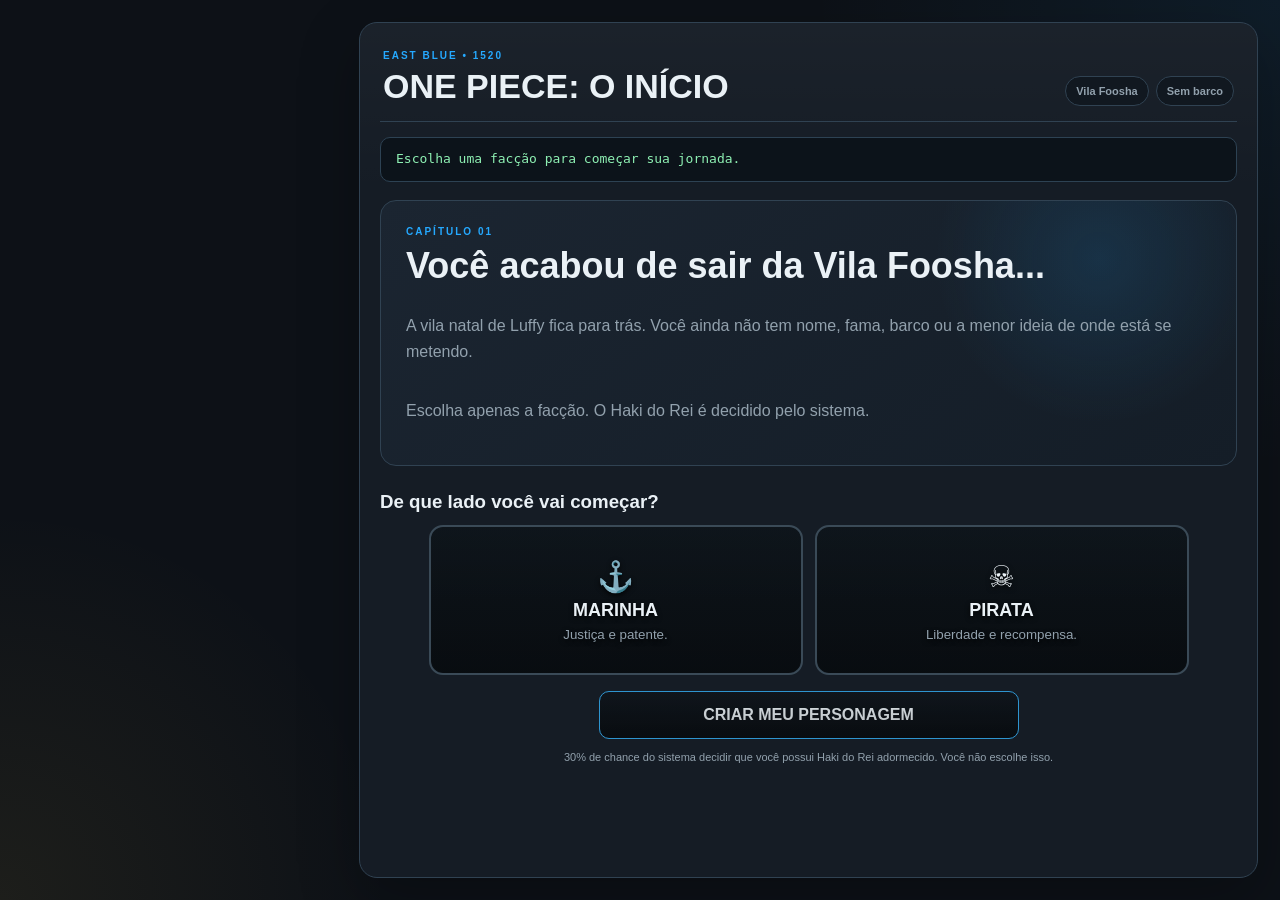
==== op_rpg_v11.html @ 79887233 "Add files via upload" ====
<!DOCTYPE html>
<html lang="pt-BR">
<head>
    <meta charset="UTF-8">
    <meta name="viewport" content="width=device-width, initial-scale=1.0">
    <title>One Piece RPG V11</title>
    <!--
      MAPA RÁPIDO DO HTML: #left-panel é o cartaz/ficha do jogador; #right-panel contém as telas.
      As telas principais são #tela-ilha, #tela-aliados, #tela-estilos e #tela-combate.
      IMAGENS DOS BOTÕES: troque o URL dentro de data-img="..." no botão desejado.
      Imagens do mapa das ilhas: edite IMAGENS_ILHAS no começo de tesouro_V11.js.
      Retratos de estilos, bosses e aliados também são definidos em tesouro_V11.js. Para trocar TODAS as frutas, procure IMAGENS_FRUTAS no mesmo JS.
    -->
    <!-- PERSONALIZAR IMAGENS:
         • Imagens dos botões: troque o URL de data-img="..." no botão.
         • Cartões com <img src="..."> (ex.: barcos): troque o src também.
         • Fotos de bosses, estilos, formas, frutas e aliados: procure os mapas
           IMAGENS_BOSSES, IMAGENS_ESTILOS, IMAGENS_FORMAS_ESTILO,
           IMAGENS_FRUTAS e IMAGENS_ALIADOS em tesouro_V11.js.
         • Foto do personagem: imagensPorPerfil em tesouro_V11.js.
         • Imagens das ilhas do mapa: IMAGENS_ILHAS no começo de tesouro_V11.js.
         • Cole uma URL direta ou um caminho relativo, como imagens/ilhas/foosha.png.
    -->
    <link rel="stylesheet" href="kingofpirates_V11.css">
</head>
<body>
    <div class="app-shell">
        <aside id="left-panel">
            <div class="cartaz-wanted" id="cartaz">
                <div class="wanted-top">MARINHA • GOVERNO MUNDIAL</div>
                <h1>WANTED</h1>
                <div class="wanted-photo-wrap">
                    <img id="img-personagem" src="" alt="Retrato do personagem">
                </div>
                <h2 id="nome-pirata">NOVATO</h2>
                <p class="wanted-sub" id="titulo-pirata">Ainda sem uma história para contar</p>

                <div class="wanted-info">
                    <div><b>Facção</b><span id="faccao-pirata">---</span></div>
                    <div><b>Raça</b><span id="raca-pirata">---</span></div>
                    <div><b>Gênero</b><span id="genero-pirata">---</span></div>
                    <div><b>Estilo</b><span id="estilo-pirata">Nenhum</span></div>
                    <div><b>Akuma no Mi</b><span id="fruta-pirata">Nenhuma</span></div>
                </div>

                <img id="img-fruta-perfil" class="fruit-profile" src="" alt="Akuma no Mi" hidden>

                <div class="haki-box">
                    <div><span>OBS.</span><strong id="haki-obs">0/30</strong></div>
                    <div><span>ARM.</span><strong id="haki-arm">0/30</strong></div>
                    <div><span>REI</span><strong id="haki-rei">Não possui</strong></div>
                </div>

                <div class="power-line">
                    <span>PODER</span>
                    <strong id="poder-jogador-poster">10</strong>
                </div>

                <div class="bounty-line">
                    <small>DEAD OR ALIVE</small>
                    <span>B$ <strong id="recompensa-pirata">0</strong></span>
                </div>
            </div>
        </aside>

        <main id="right-panel">
            <header class="game-header">
                <div>
                    <span class="eyebrow">EAST BLUE • 1520</span>
                    <h1>ONE PIECE: O INÍCIO</h1>
                </div>
                <div class="header-status">
                    <span id="status-ilha">Vila Foosha</span>
                    <span id="status-barco">Sem barco</span>
                </div>
            </header>

            <div id="log-eventos" role="status">Escolha uma facção para começar sua jornada.</div>

            <!-- TELA 0: CRIAÇÃO -->
            <section id="tela-criacao" class="tela-ativa">
                <div class="story-card opening-card">
                    <span class="chapter">CAPÍTULO 01</span>
                    <h2>Você acabou de sair da Vila Foosha...</h2>
                    <p>
                        A vila natal de Luffy fica para trás. Você ainda não tem nome, fama,
                        barco ou a menor ideia de onde está se metendo.
                    </p>
                    <p class="muted">Escolha apenas a facção. O Haki do Rei é decidido pelo sistema.</p>
                </div>

                <h3 class="section-title">De que lado você vai começar?</h3>
                <div class="faccao-grid">
                    <button class="faccao-btn" id="btn-marinha" data-img="https://thumb.wikimedia.org/wikipedia/commons/thumb/a/aa/One_Piece_Marines_flag.svg/1280px-One_Piece_Marines_flag.svg.png?utm_source=commons.wikimedia.org&utm_campaign=index&utm_content=thumbnail" onclick="escolherFaccao('Marinha')">
                        <span class="choice-icon">⚓</span>
                        <b>MARINHA</b>
                        <small>Justiça e patente.</small>
                    </button>
                    <button class="faccao-btn" id="btn-pirata" data-img="https://p.kindpng.com/picc/s/483-4832333_jolly-roger-png-photos-one-piece-logo-transparent.png" onclick="escolherFaccao('Pirata')">
                        <span class="choice-icon">☠</span>
                        <b>PIRATA</b>
                        <small>Liberdade e recompensa.</small>
                    </button>
                </div>

                <button class="btn-acao btn-primary large-action" data-img="https://media.tenor.com/4OYd5OlYR9wAAAAM/gamba-xqc.gif" onclick="criarPersonagem()">CRIAR MEU PERSONAGEM</button>
                <p class="small-note">30% de chance do sistema decidir que você possui Haki do Rei adormecido. Você não escolhe isso.</p>
            </section>

            <!-- TELA 1: FOOSHA / BARCO -->
            <section id="tela-barco" class="tela-oculta">
                <div class="story-card">
                    <span class="chapter">VILA FOOSHA</span>
                    <h2>Você precisa de um barco.</h2>
                    <p id="texto-inicio-ilha">
                        A aventura começa oficialmente agora. O problema é a pequena parte chamada “ter uma embarcação”.
                    </p>
                </div>

                <div class="button-row" style="margin-top: 18px;">
                    <button class="btn-acao" data-img="https://static.wikia.nocookie.net/onepiece/images/c/cf/Foosha_Village_Infobox.png/revision/latest?cb=20210903212140&path-prefix=pt" onclick="carregarTelaDaIlha()">EXPLORAR VILA FOOSHA / PROCURAR FRUTA</button>
                </div>

                <div class="opcoes-barco" id="opcoes-pirata">
                    <button class="boat-card" data-img="https://kanto.legiaodosherois.com.br/w760-h398-cfill/wp-content/uploads/2023/10/legiao_dRxFEpugLbjJ.jpg.webp" onclick="roubarBarco()">
                        <img src="https://kanto.legiaodosherois.com.br/w760-h398-cfill/wp-content/uploads/2023/10/legiao_dRxFEpugLbjJ.jpg.webp" alt="Barco para roubar">
                        <span>Roubar um barco</span>
                        <small>50% de chance • 1 tentativa</small>
                    </button>
                    <button class="boat-card" data-img="https://encrypted-tbn2.gstatic.com/images?q=tbn:ANd9GcQh_jUMXP98-rMRALKmtUDpaYkOyWDDwzWeHOPj8gxZAv1hyoYr" onclick="comprarBarco()">
                        <img src="https://encrypted-tbn2.gstatic.com/images?q=tbn:ANd9GcQh_jUMXP98-rMRALKmtUDpaYkOyWDDwzWeHOPj8gxZAv1hyoYr" alt="Barco barato">
                        <span>Comprar uma velharia</span>
                        <small>Sem falha. Só sem luxo.</small>
                    </button>
                </div>

                <div class="opcoes-barco" id="opcoes-marinha" hidden>
                    <button class="boat-card" data-img="https://i.pinimg.com/736x/04/ae/3d/04ae3d02080b78efbfd061dcbd22d574.jpg" onclick="receberNavioMarinha()">
                        <img src="https://i.pinimg.com/736x/04/ae/3d/04ae3d02080b78efbfd061dcbd22d574.jpg" alt="Navio da Marinha">
                        <span>Apresentar-se à base</span>
                        <small>Você é da Marinha. Roubar barco aqui não existe.</small>
                    </button>
                </div>

                <div class="opcoes-barco" id="opcoes-tenryuubito" hidden>
                    <button class="boat-card gold-card" data-img="https://static.wikia.nocookie.net/onepiece/images/a/ae/Jalmack%27s_Ship.png/revision/latest?cb=20240727174107&path-prefix=pt" onclick="chamarNavioGoverno()">
                        <img src="https://static.wikia.nocookie.net/onepiece/images/a/ae/Jalmack%27s_Ship.png/revision/latest?cb=20240727174107&path-prefix=pt" alt="Navio do Governo Mundial">
                        <span>Chamar navio do Governo Mundial</span>
                        <small>Privilegio nível absurdo.</small>
                    </button>
                </div>
            </section>

            <!-- TELA 2: MAPA -->
            <section id="tela-mapa" class="tela-oculta">
                <div class="story-card">
                    <span class="chapter">MAPA DE NAVEGAÇÃO</span>
                    <h2>As ilhas que você já pisou ficam conhecidas.</h2>
                    <p>As próximas ilhas são <strong>????</strong> até você realmente chegar nelas.</p>
                </div>
                <div id="rota-ilhas" class="map-route"></div>
                <div class="button-row map-controls">
                    <button class="btn-acao btn-primary" id="btn-proxima-ilha" data-img="https://encrypted-tbn0.gstatic.com/images?q=tbn:ANd9GcSJwQKWrKrswDx6l1ZMgmrQFZAPPPtgO4eI2Kk-jUjb5A&s" onclick="irParaProximaIlha()">SEGUIR A ROTA</button>
                    <button class="btn-acao" data-img="https://encrypted-tbn0.gstatic.com/images?q=tbn:ANd9GcTrgz5_4DnDmjam_gPFPe4FGNKj3YNSUslSw_J8qDyHqWexgc4p7UtAXLM&s=10" onclick="voltarParaIlhaAtual()">VOLTAR À ILHA ATUAL</button>
                    <button class="btn-acao" id="btn-voltar-barco" data-img="https://encrypted-tbn0.gstatic.com/images?q=tbn:ANd9GcTrgz5_4DnDmjam_gPFPe4FGNKj3YNSUslSw_J8qDyHqWexgc4p7UtAXLM&s=10" onclick="voltarParaEscolhaDeBarco()">VOLTAR À ESCOLHA DE BARCO</button>
                </div>
            </section>

            <!-- TELA 3: ILHA -->
            <section id="tela-ilha" class="tela-oculta">
                <div class="island-banner">
                    <div>
                        <span class="chapter">LOCAL ATUAL</span>
                        <h2 id="nome-ilha-atual">Vila Foosha</h2>
                        <p id="descricao-ilha">A história ainda está começando.</p>
                    </div>
                    <div class="island-count">
                        <span>BUSCAS DE AKUMA NO MI</span>
                        <strong><span id="count-fruta">0</span>/2</strong>
                    </div>
                </div>

                <div class="action-grid">
                    <button class="action-card" data-img="https://criticalhits.com.br/wp-content/uploads/2024/10/d3978-17292317819748-1920-1280x681.webp" onclick="procurarFruta()">
                        <span class="action-icon">🍈</span>
                        <b>PROCURAR AKUMA NO MI</b>
                        <small>2 buscas por ilha • todas as frutas no sorteio</small>
                    </button>
                    <button class="action-card" data-img="https://www.loskatchorros.com.br/forum/uploads/monthly_2020_03/123266071_zorotreino.gif.483b1f6795f39e5a48014916e9434746.gif" onclick="procurarEstilo()">
                        <span class="action-icon">⚔</span>
                        <b>PROCURAR MESTRE</b>
                        <small>Escolha aceitar ou recusar o estilo</small>
                    </button>
                    <button class="action-card" id="btn-treino-obs" data-img="https://media1.tenor.com/m/R85XR6QhaVQAAAAd/treino-luffy.gif" onclick="abrirMinigame('obs')">
                        <span class="action-icon">👁</span>
                        <b>TREINAR OBSERVAÇÃO</b>
                        <small>Uma conclusão por ilha</small>
                    </button>
                    <button class="action-card" id="btn-treino-arm" data-img="https://c.tenor.com/7_lj90cCzDkAAAAd/tenor.gif" onclick="abrirMinigame('arm')">
                        <span class="action-icon">✊</span>
                        <b>TREINAR ARMAMENTO</b>
                        <small>Uma conclusão por ilha</small>
                    </button>
                    <button class="action-card" data-img="https://media.tenor.com/LpVUVlRoZ5UAAAAM/aushesh-apa2.gif" onclick="abrirAliados()">
                        <span class="action-icon">👥</span>
                        <b>ALIADOS / TRIPULAÇÃO</b>
                        <small>Recrutar e oferecer frutas</small>
                    </button>
                    <button class="action-card" data-img="https://sm.ign.com/ign_br/screenshot/default/nami-zoro-one-piece_gckc.png" onclick="abrirCatalogoEstilos('equipar')">
                        <span class="action-icon">⚔️</span>
                        <b>MEUS ESTILOS</b>
                        <small>Ver maestria, despertares e equipar só um</small>
                    </button>
                </div>

                <div class="split-actions">
                    <div class="mini-card">
                        <span class="mini-label">DESAFIO</span>
                        <button class="btn-acao btn-primary" id="btn-boss-ilha" data-img="https://static.wikia.nocookie.net/world-of-warriors/images/1/1b/BOSS_FIGHT%21.png/revision/latest?cb=20180408104052" onclick="iniciarBoss()">ENFRENTAR</button>
                    </div>
                    <div class="mini-card">
                        <span class="mini-label">NAVEGAÇÃO</span>
                        <button class="btn-acao" data-img="https://www.shutterstock.com/image-vector/pixelated-location-pin-icon-set-260nw-2668866845.jpg" onclick="mudarTela('tela-mapa')">VOLTAR AO MAPA</button>
                    </div>
                </div>

                <div class="story-card progression-note">
                    <p id="texto-progressao-ilha">Explore a ilha, lute e siga a rota.</p>
                </div>
            </section>

            <!-- TELA 4: EVENTOS -->
            <section id="tela-evento" class="tela-oculta">
                <div class="event-card">
                    <span class="chapter" id="titulo-evento">EVENTO</span>
                    <img id="img-evento" class="event-image" src="" alt="Imagem do evento">
                    <h2 id="nome-evento">Aconteceu alguma coisa...</h2>
                    <p id="desc-evento"></p>
                    <div id="botoes-evento" class="button-row"></div>
                </div>
            </section>

            <!-- TELA 5: MINIGAME -->
            <section id="tela-minigame" class="tela-oculta">
                <div class="training-card">
                    <span class="chapter">TREINAMENTO</span>
                    <h2 id="titulo-minigame">Haki</h2>
                    <p id="instrucao-minigame"></p>
                    <div id="timer-minigame" class="training-timer" hidden>5</div>

                    <div id="nota-treino" class="training-score" hidden></div>

                    <div id="obs-minigame" hidden>
                        <div class="crosshair-stage" id="obs-stage">
                            <div class="obs-target" id="obs-target"><span>ALVO</span></div>
                            <div class="mc-crosshair" id="obs-crosshair"></div>
                        </div>
                        <div class="training-tip">ESPAÇO ou AÇÃO quando a mira estiver sobre o alvo.</div>
                    </div>

                    <div id="arm-minigame" hidden>
                        <div class="heavy-stage">
                            <div class="heavy-zone" id="arm-zone"></div>
                            <div class="heavy-needle" id="arm-needle"></div>
                        </div>
                        <div class="heavy-meter-labels"><span>0</span><span>FORÇA</span><span>100</span></div>
                        <div class="training-tip">SEGURE ESPAÇO / AÇÃO para empurrar a agulha pesada. Solte na zona verde.</div>
                    </div>

                    <div class="button-row training-controls">
                        <button class="btn-acao btn-primary" id="btn-acao-minigame" data-img="https://encrypted-tbn0.gstatic.com/images?q=tbn:ANd9GcREpJt2JsawOUUzGRRfHheIW3I-E7JnLbucIxQBxy4xZ-tOESPDaHbaSx_M&s=10" >AÇÃO</button>
                        <button class="btn-acao" id="btn-tentar-novamente" data-img="https://encrypted-tbn0.gstatic.com/images?q=tbn:ANd9GcQv7UmSRsAUG7Pji3OLNLJEJy-QyIfXBSUq-FyffOUq1W04S9GrlxELKqU&s=10" onclick="recomecarMinigame()" hidden>TENTAR NOVAMENTE</button>
                        <button class="btn-acao" data-img="https://encrypted-tbn0.gstatic.com/images?q=tbn:ANd9GcSzJPwZApbjEYIkbaN4aKoB6dzRJnl0VrUBOvk7rVLwJw&s=10" onclick="fecharMinigame()">VOLTAR</button>
                    </div>
                </div>
            </section>

            <!-- TELA 6: ALIADOS -->
            <section id="tela-aliados" class="tela-oculta">
                <div class="story-card">
                    <span class="chapter">TRIPULAÇÃO</span>
                    <h2>Quem está no seu barco?</h2>
                    <p>Cada aliado pode atacar em batalhas onde isso for permitido.</p>
                </div>

                <div class="ally-toolbar">
                    <button class="btn-acao btn-primary" id="btn-procurar-aliado" data-img="https://i.pinimg.com/1200x/6b/76/57/6b76577d641a7f1e9700016072a51344.jpg" onclick="procurarAliado()">PROCURAR ALIADO</button>
                    <button class="btn-acao" id="btn-abrir-bau-frutas" data-img="https://s.aficionados.com.br/imagens/devil-fruit-01_cke.jpg" onclick="abrirBauFrutas()">BAÚ DE FRUTAS</button>
                    <span id="contador-tripulacao">Tripulação: 0</span>
                </div>

                <div id="lista-aliados" class="ally-list"></div>
                <!-- PAINEL DE ESCOLHA DE ESTILO DO ALIADO: tesouro_V11.js monta aqui os estilos que o jogador já aprendeu. -->
                <div id="painel-seletor-estilos-aliado" class="v8-style-offer-panel" hidden></div>
                <div id="lista-inventario-frutas" class="fruit-inventory" hidden></div>
                <div id="painel-bau-frutas" class="v7-boat-inventory" hidden></div>

                <button class="btn-acao" data-img="https://encrypted-tbn0.gstatic.com/images?q=tbn:ANd9GcTrgz5_4DnDmjam_gPFPe4FGNKj3YNSUslSw_J8qDyHqWexgc4p7UtAXLM&s=10" onclick="mudarTela('tela-ilha')">VOLTAR PARA ILHA</button>
            </section>

            <!-- TELA 6.5: MEUS ESTILOS / MESTRES / ENSINAR ESTILOS -->
            <section id="tela-estilos" class="tela-oculta">
                <div class="story-card">
                    <span class="chapter">ESTILOS DE LUTA</span>
                    <h2>Aprenda vários estilos, equipe só um por vez.</h2>
                    <p>Maestria fica salva separadamente em cada estilo. Ganhar um boss dá +1 de maestria ao estilo equipado no momento da vitória.</p>
                    <label class="v7-search-label" for="filtro-estilos-jogador">Pesquisar estilo pelo nome</label>
                    <input id="filtro-estilos-jogador" class="v7-search-input" type="search" placeholder="Ex.: Santoryu, Perna Negra, Rokushiki..." oninput="renderizarCatalogoEstilos()">
                </div>
                <div id="catalogo-estilos-jogador" class="v7-style-catalog"></div>
                <div class="button-row">
                    <button class="btn-acao" data-img="https://encrypted-tbn0.gstatic.com/images?q=tbn:ANd9GcTrgz5_4DnDmjam_gPFPe4FGNKj3YNSUslSw_J8qDyHqWexgc4p7UtAXLM&s=10" onclick="voltarDoCatalogoEstilos()">VOLTAR</button>
                </div>
            </section>

            <!-- TELA 7: COMBATE -->
            <section id="tela-combate" class="tela-oculta">
                <div class="battle-head">
                    <span class="chapter">BATALHA</span>
                    <div class="boss-portrait-wrap">
                        <img id="img-boss-combate" src="" alt="Foto do boss">
                    </div>
                    <h2><span id="nome-boss">BOSS</span></h2>
                    <p>Poder do jogador: <strong id="poder-combate-jogador">0</strong> • Poder do inimigo: <strong id="poder-combate-boss">0</strong></p>
                    <p class="combat-advanced-stats">DANO: <strong id="dano-combate-jogador">0</strong> • REDUÇÃO DE DANO: <strong id="reducao-combate-jogador">0%</strong></p>
                </div>

                <div class="battle-status">
                    <div class="fighter-panel player-panel">
                        <div class="fighter-title">VOCÊ</div>
                        <div class="hp-number"><span id="hp-jogador">120</span> / <span id="hp-max-jogador">120</span></div>
                        <div class="hp-bar"><span id="barra-hp-jogador"></span></div>
                    </div>
                    <div class="vs">VS</div>
                    <div class="fighter-panel boss-panel">
                        <div class="fighter-title" id="nome-boss-status">BOSS</div>
                        <div class="hp-number"><span id="hp-boss">0</span> / <span id="hp-boss-max">0</span></div>
                        <div class="hp-bar boss-bar"><span id="barra-hp-boss"></span></div>
                    </div>
                </div>

                <div class="combat-haki"> 
                    <button id="btn-buff-arm" class="btn-haki-toggle" data-img="https://static.wikia.nocookie.net/infinitas-guerras/images/f/f1/Haki.gif/revision/latest/scale-to-width-down/285?cb=20161105193623&path-prefix=pt-br" onclick="toggleHakiArmamento()">
                        <span>✊ ARMAMENTO</span>
                        <small>DESLIGADO • Fortalece seus golpes</small>
                    </button>
                    <button id="btn-buff-obs" class="btn-haki-toggle" data-img="https://media.tenor.com/M5rWLxu-jOUAAAAM/katakuri-whole.gif" onclick="toggleHakiObservacao()">
                        <span>👁 OBSERVAÇÃO</span>
                        <small>DESLIGADO • Aumenta sua esquiva</small>
                    </button>
                    <button id="btn-buff-rei" class="btn-haki-toggle" data-img="https://c.tenor.com/6VPFIB-QgG8AAAAd/tenor.gif" onclick="toggleHakiRei()" hidden>
                        <span>👑 HAKI DO REI</span>
                        <small>DESLIGADO • Pressão do conquistador</small>
                    </button>
                    <button id="btn-revestir-rei" class="btn-haki-toggle" data-img="https://www.reddit.com/media?url=https%3A%2F%2Fi.redd.it%2F6oi9ev1qxvh91.gif" onclick="toggleRevestimentoRei()" hidden>
                        <span>👑⚡ REVESTIR GOLPES</span>
                        <small>Disponível somente contra Kaido</small>
                    </button>
                </div>

                <div id="log-batalha" class="battle-log">O inimigo observa você. Faça seu movimento.</div>

                <div class="attack-section">
                    <div class="attack-group-title">ATAQUES</div>
                    <div id="painel-ataques" class="attack-grid"></div>
                </div>

                <div id="painel-aliados-batalha" class="battle-allies" hidden>
                    <div class="attack-group-title">ATAQUES DOS ALIADOS</div>
                    <div id="lista-ataques-aliados" class="attack-grid"></div>
                </div>

                <div class="button-row">
                    <button class="btn-acao" id="btn-sair-batalha" data-img="https://placehold.co/120x90/2e3d4e/ffffff?text=SAIR" onclick="sairDaBatalha()">VOLTAR PARA ILHA</button>
                    <button class="btn-acao btn-danger" id="btn-reiniciar-batalha" data-img="https://placehold.co/120x90/5b1d25/ffffff?text=RESET" onclick="reiniciarJornada()" hidden>REINICIAR JORNADA</button>
                </div>
            </section>

            <!-- GAME OVER -->
            <section id="tela-gameover" class="tela-oculta">
                <div class="gameover-card">
                    <div class="gameover-skull">☠</div>
                    <h2>FIM DE JOGO</h2>
                    <p id="texto-gameover">Sua jornada acabou.</p>
                    <button class="btn-acao btn-danger" data-img="https://png.pngtree.com/png-clipart/20210311/original/pngtree-game-over-screen-design-pink-with-try-again-button-png-image_6006361.jpg" onclick="reiniciarJornada()">RECOMEÇAR DO ZERO</button>
                </div>
            </section>

            <!-- TELA NAVEGAÇÃO -->
            <section id="tela-navegacao" class="tela-oculta">
                <div class="sailing-card">
                    <div class="wave-loader"><span></span><span></span><span></span></div>
                    <h2 id="texto-navegando">NAVEGANDO</h2>
                    <p id="subtexto-navegando">O mar está decidindo se hoje você vai ter paz.</p>
                </div>
            </section>

            <!-- EVENTO NO MAR / TRAVESSIA ESPECIAL -->
            <section id="tela-evento-mar" class="tela-oculta">
                <div class="event-card sea-event">
                    <span class="chapter">TRAVESSIA</span>
                    <div id="imagem-evento-mar" class="sea-monster">🌊</div>
                    <h2 id="titulo-evento-mar">EVENTO NO MAR</h2>
                    <p id="desc-evento-mar"></p>
                    <div id="acoes-evento-mar" class="button-row"></div>
                </div>
            </section>
        </main>
    </div>

    <script src="tesouro_V11.js"></script>
</body>
</html>
---- kingofpirates_V11.css ----
/*
  GUIA DE PERSONALIZAÇÃO DO VISUAL:
  Este arquivo controla cores, tamanhos, espaçamento e aparência dos componentes.
  Ele NÃO é o lugar principal para trocar fotos. Para fotos das frutas, edite
  IMAGENS_FRUTAS em tesouro_V8.js. Para imagens dos botões do HTML, edite data-img
  no elemento correspondente em op_rpg_v8.html. Para imagens de estilos/bosses,
  procure os comentários FOTOS/IMAGENS no tesouro_V8.js.
*/

:root {
    --bg: #0d1117;
    --panel: #151c25;
    --panel-2: #1b2531;
    --panel-3: #111820;
    --line: #304252;
    --text: #eaf1f6;
    --muted: #92a1ad;
    --blue: #25a9ff;
    --blue-dark: #0e4f75;
    --gold: #f2c94c;
    --green: #48e58b;
    --red: #ff4d5e;
    --paper: #e3c98f;
    --ink: #2a2118;
}

* {
    box-sizing: border-box;
}

html,
body {
    margin: 0;
    min-height: 100%;
}

body {
    background:
        radial-gradient(circle at top right, rgba(37, 169, 255, 0.08), transparent 30%),
        radial-gradient(circle at bottom left, rgba(242, 201, 76, 0.07), transparent 25%),
        var(--bg);
    color: var(--text);
    font-family: "Segoe UI", Tahoma, Geneva, Verdana, sans-serif;
}

button {
    font: inherit;
}

.app-shell {
    width: min(1480px, 100%);
    margin: 0 auto;
    padding: 22px;
    display: grid;
    grid-template-columns: 315px minmax(0, 1fr);
    gap: 22px;
    min-height: 100vh;
}

#left-panel {
    position: sticky;
    top: 22px;
    align-self: start;
}

.cartaz-wanted {
    position: relative;
    overflow: hidden;
    background:
        radial-gradient(circle at 18% 10%, rgba(255,255,255,.22), transparent 18%),
        linear-gradient(135deg, rgba(255,255,255,.13), transparent 28%),
        var(--paper);
    color: var(--ink);
    padding: 16px 18px 20px;
    border: 4px solid #2a2118;
    box-shadow: 10px 14px 35px rgba(0,0,0,.38);
    transform: rotate(-0.35deg);
}

.cartaz-wanted::after {
    content: "";
    position: absolute;
    inset: 0;
    pointer-events: none;
    background-image: radial-gradient(rgba(42,33,24,.15) .7px, transparent .7px);
    background-size: 5px 5px;
    opacity: .25;
}

.wanted-top,
.cartaz-wanted h1,
.cartaz-wanted h2,
.cartaz-wanted p,
.wanted-info,
.fruit-profile,
.haki-box,
.power-line,
.bounty-line,
.wanted-photo-wrap {
    position: relative;
    z-index: 1;
}

.wanted-top {
    font-size: 8px;
    font-weight: 900;
    letter-spacing: 1.6px;
    text-align: center;
}

.cartaz-wanted h1 {
    margin: 4px 0 8px;
    text-align: center;
    font-family: Georgia, "Times New Roman", serif;
    font-size: 43px;
    letter-spacing: 3px;
}

.wanted-photo-wrap {
    padding: 5px;
    background: rgba(42,33,24,.12);
    border: 2px solid #2a2118;
}

#img-personagem {
    display: block;
    width: 100%;
    height: 195px;
    object-fit: cover;
    background: #8b7650;
}

.cartaz-wanted h2 {
    margin: 10px 0 0;
    text-align: center;
    font-family: Georgia, "Times New Roman", serif;
    font-size: 24px;
}

.wanted-sub {
    margin: 2px 0 12px;
    text-align: center;
    font-size: 11px;
    font-weight: 700;
    opacity: .75;
}

.wanted-info {
    display: grid;
    gap: 7px;
    border-top: 2px dashed rgba(42,33,24,.55);
    border-bottom: 2px dashed rgba(42,33,24,.55);
    padding: 10px 0;
    font-size: 12px;
}

.wanted-info div {
    display: flex;
    justify-content: space-between;
    gap: 10px;
}

.wanted-info span {
    text-align: right;
    font-weight: 800;
}

.fruit-profile {
    display: block;
    width: 74px;
    height: 74px;
    margin: 11px auto 3px;
    object-fit: cover;
    border: 2px solid #2a2118;
    border-radius: 10px;
}

.haki-box {
    display: grid;
    grid-template-columns: repeat(3, 1fr);
    gap: 6px;
    margin-top: 11px;
}

.haki-box div {
    padding: 7px 4px;
    background: rgba(255,255,255,.16);
    border: 1px solid rgba(42,33,24,.35);
    text-align: center;
    border-radius: 5px;
}

.haki-box span,
.power-line span,
.bounty-line small {
    display: block;
    font-size: 8px;
    letter-spacing: 1px;
    font-weight: 900;
}

.haki-box strong {
    display: block;
    margin-top: 3px;
    font-size: 12px;
}

.power-line {
    display: flex;
    justify-content: space-between;
    align-items: center;
    margin-top: 11px;
    font-size: 16px;
}

.power-line strong {
    font-size: 22px;
}

.bounty-line {
    border-top: 3px solid #2a2118;
    margin-top: 10px;
    padding-top: 9px;
    text-align: center;
}

.bounty-line span {
    display: block;
    margin-top: 2px;
    font-family: Georgia, "Times New Roman", serif;
    font-size: 26px;
    font-weight: 900;
}

#right-panel {
    min-width: 0;
    padding: 18px 20px 40px;
    background: linear-gradient(180deg, rgba(255,255,255,.028), transparent 20%), var(--panel);
    border: 1px solid var(--line);
    border-radius: 18px;
    box-shadow: 0 20px 60px rgba(0,0,0,.25);
}

.game-header {
    display: flex;
    align-items: flex-end;
    justify-content: space-between;
    gap: 18px;
    padding: 4px 3px 15px;
    border-bottom: 1px solid var(--line);
}

.eyebrow,
.chapter {
    display: inline-block;
    color: var(--blue);
    font-size: 10px;
    font-weight: 900;
    letter-spacing: 2px;
    text-transform: uppercase;
}

.game-header h1 {
    margin: 4px 0 0;
    font-size: clamp(23px, 3vw, 34px);
}

.header-status {
    display: flex;
    flex-wrap: wrap;
    justify-content: flex-end;
    gap: 7px;
}

.header-status span {
    padding: 8px 10px;
    border: 1px solid var(--line);
    border-radius: 999px;
    background: var(--panel-3);
    color: var(--muted);
    font-size: 11px;
    font-weight: 800;
}

#log-eventos {
    margin: 15px 0 18px;
    padding: 12px 15px;
    min-height: 44px;
    border: 1px solid #2d4253;
    border-radius: 10px;
    background: #0c131a;
    color: #8ef0b3;
    font-family: Consolas, Monaco, monospace;
    font-size: 13px;
    line-height: 1.45;
}

.tela-oculta {
    display: none !important;
}

.tela-ativa {
    display: block;
    animation: fadeIn .25s ease;
}

@keyframes fadeIn {
    from { opacity: 0; transform: translateY(5px); }
    to { opacity: 1; transform: translateY(0); }
}

.story-card,
.training-card,
.event-card,
.sailing-card,
.gameover-card {
    padding: 25px;
    background: linear-gradient(145deg, var(--panel-2), #15202a);
    border: 1px solid var(--line);
    border-radius: 16px;
}

.story-card h2,
.event-card h2,
.training-card h2,
.gameover-card h2,
.sailing-card h2 {
    margin: 8px 0 10px;
    font-size: clamp(24px, 3vw, 36px);
}

.story-card p,
.event-card p,
.training-card p,
.sailing-card p,
.gameover-card p {
    color: var(--muted);
    line-height: 1.65;
}

.opening-card {
    min-height: 220px;
    display: flex;
    flex-direction: column;
    justify-content: center;
    background:
        radial-gradient(circle at 84% 22%, rgba(37,169,255,.13), transparent 22%),
        linear-gradient(145deg, var(--panel-2), #141d27);
}

.muted,
.small-note,
.training-tip,
.small-note,
.muted-line {
    color: var(--muted);
}

.section-title {
    margin: 25px 0 12px;
}

.faccao-grid {
    display: grid;
    grid-template-columns: repeat(2, minmax(0, 1fr));
    gap: 12px;
    max-width: 760px;
    margin: 0 auto 16px;
}

.faccao-btn {
    min-height: 150px;
    padding: 18px;
    cursor: pointer;
    border: 2px solid #3a4a57;
    border-radius: 14px;
    background: #131c24;
    color: var(--text);
    display: flex;
    flex-direction: column;
    align-items: center;
    justify-content: center;
    gap: 6px;
    transition: .18s ease;
}

.faccao-btn:hover {
    border-color: #6f8392;
    transform: translateY(-2px);
}

.faccao-btn.selecionado {
    border-color: var(--blue);
    box-shadow: 0 0 0 3px rgba(37,169,255,.18), 0 0 26px rgba(37,169,255,.15);
    background: linear-gradient(145deg, #153149, #10202d);
}

.choice-icon {
    font-size: 30px;
}

.faccao-btn b {
    font-size: 18px;
}

.faccao-btn small {
    color: var(--muted);
}

.btn-acao,
.btn-haki-toggle,
.action-card,
.boat-card,
.route-node {
    border: 1px solid var(--line);
    background: #1a2530;
    color: var(--text);
    cursor: pointer;
    border-radius: 10px;
    transition: .18s ease;
}

.btn-acao {
    padding: 11px 16px;
    font-weight: 800;
}

.btn-acao:hover,
.action-card:hover,
.boat-card:hover,
.route-node.destination-node:hover {
    border-color: #5b7688;
    background: #223240;
    transform: translateY(-1px);
}

.btn-primary {
    border-color: #2e94cf;
    background: linear-gradient(135deg, #12577b, #1e6f99);
}

.btn-primary:hover {
    background: linear-gradient(135deg, #17688f, #2d80aa);
}

.btn-danger {
    border-color: #7e2d38;
    background: #5a2028;
}

.large-action {
    display: block;
    width: min(420px, 100%);
    margin: 12px auto;
    padding: 14px 18px;
    font-size: 16px;
}

.small-note {
    text-align: center;
    font-size: 11px;
}

.opcoes-barco {
    display: grid;
    grid-template-columns: repeat(2, minmax(0, 1fr));
    gap: 15px;
    margin-top: 18px;
}

.boat-card {
    padding: 9px;
    text-align: left;
}

.boat-card img {
    display: block;
    width: 100%;
    height: 175px;
    object-fit: cover;
    border-radius: 7px;
}

.boat-card span,
.boat-card small {
    display: block;
}

.boat-card span {
    margin: 11px 4px 3px;
    font-weight: 900;
    font-size: 17px;
}

.boat-card small {
    margin: 0 4px 4px;
    color: var(--muted);
    line-height: 1.45;
}

.gold-card {
    border-color: #8a6b20;
}

.map-route {
    display: flex;
    align-items: center;
    justify-content: center;
    gap: 10px;
    padding: 35px 0 10px;
}

.route-node {
    min-width: 175px;
    min-height: 125px;
    padding: 15px;
    display: flex;
    flex-direction: column;
    align-items: center;
    justify-content: center;
    gap: 4px;
}

.route-node span {
    font-size: 11px;
    color: var(--blue);
    font-weight: 900;
}

.route-node b {
    font-size: 17px;
}

.route-node small {
    color: var(--muted);
    text-align: center;
}

.active-node {
    border-color: #406b86;
}

.destination-node {
    border-color: var(--blue);
    background: linear-gradient(145deg, #12324a, #162631);
}

.locked-node {
    opacity: .4;
    cursor: not-allowed;
}

.route-line {
    width: 50px;
    height: 2px;
    background: var(--blue);
}

.muted-line {
    background: #3b4550;
}

.island-banner {
    display: flex;
    align-items: center;
    justify-content: space-between;
    gap: 15px;
    padding: 20px;
    border: 1px solid var(--line);
    border-radius: 15px;
    background:
        radial-gradient(circle at 82% 25%, rgba(37,169,255,.11), transparent 25%),
        #17222c;
}

.island-banner h2 {
    margin: 5px 0;
    font-size: 30px;
}

.island-banner p {
    margin: 0;
    color: var(--muted);
}

.island-count {
    min-width: 170px;
    padding: 11px 14px;
    border: 1px solid #3b4e5d;
    border-radius: 10px;
    text-align: center;
}

.island-count span,
.mini-label {
    display: block;
    color: var(--muted);
    font-size: 9px;
    font-weight: 900;
    letter-spacing: 1.2px;
}

.island-count strong {
    display: block;
    margin-top: 3px;
    font-size: 23px;
}

.action-grid {
    display: grid;
    grid-template-columns: repeat(3, minmax(0, 1fr));
    gap: 11px;
    margin-top: 15px;
}

.action-card {
    min-height: 125px;
    padding: 16px;
    display: flex;
    flex-direction: column;
    align-items: center;
    justify-content: center;
    gap: 6px;
}

.action-icon {
    font-size: 29px;
}

.action-card b {
    font-size: 13px;
}

.action-card small {
    color: var(--muted);
    font-size: 10px;
    text-align: center;
}

.split-actions,
.ally-toolbar {
    display: grid;
    grid-template-columns: 1fr 1fr;
    gap: 11px;
    margin-top: 12px;
}

.mini-card {
    padding: 13px;
    border: 1px solid var(--line);
    border-radius: 11px;
    background: #121b23;
}

.mini-card .btn-acao {
    width: 100%;
    margin-top: 8px;
}

.event-card,
.training-card,
.sailing-card,
.gameover-card {
    text-align: center;
}

.event-image {
    display: block;
    width: min(280px, 70vw);
    height: 240px;
    object-fit: cover;
    margin: 18px auto;
    border-radius: 15px;
    border: 1px solid var(--line);
    background: #111820;
}

.button-row {
    display: flex;
    justify-content: center;
    flex-wrap: wrap;
    gap: 8px;
    margin-top: 14px;
}

.training-card {
    padding: 24px;
}

.training-score {
    width: max-content;
    margin: 0 auto 10px;
    padding: 7px 14px;
    border: 1px solid #3f6b57;
    border-radius: 999px;
    background: rgba(72,229,139,.09);
    color: var(--green);
    font-weight: 900;
}

.crosshair-stage,
.heavy-stage {
    position: relative;
    width: min(700px, 100%);
    height: 120px;
    margin: 20px auto 10px;
    overflow: hidden;
    border: 2px solid #667887;
    border-radius: 11px;
    background:
        linear-gradient(90deg, rgba(255,255,255,.04) 1px, transparent 1px),
        linear-gradient(rgba(255,255,255,.04) 1px, transparent 1px),
        #0e151c;
    background-size: 25px 25px;
}

.obs-target {
    position: absolute;
    width: 92px;
    height: 92px;
    top: 14px;
    left: 45%;
    display: flex;
    align-items: center;
    justify-content: center;
    border: 2px solid var(--green);
    border-radius: 50%;
    box-shadow: 0 0 24px rgba(72,229,139,.18);
    color: var(--green);
    font-size: 9px;
    font-weight: 900;
    letter-spacing: 2px;
}

.mc-crosshair {
    position: absolute;
    top: 0;
    left: 0;
    width: 28px;
    height: 100%;
    filter: drop-shadow(0 0 5px rgba(255,255,255,.35));
}

.mc-crosshair::before,
.mc-crosshair::after {
    content: "";
    position: absolute;
    background: #f0f5f8;
}

.mc-crosshair::before {
    width: 3px;
    height: 100%;
    left: 12px;
}

.mc-crosshair::after {
    width: 28px;
    height: 3px;
    top: 58px;
}

.heavy-stage {
    height: 105px;
}

.heavy-zone {
    position: absolute;
    left: 43%;
    width: 90px;
    top: 0;
    height: 100%;
    background: rgba(72,229,139,.18);
    border-left: 2px solid var(--green);
    border-right: 2px solid var(--green);
}

.heavy-needle {
    position: absolute;
    left: 0;
    top: 20px;
    width: 22px;
    height: 65px;
    border: 3px solid #090b0c;
    background: #232a2e;
    box-shadow: 0 8px 0 rgba(0,0,0,.35);
    border-radius: 5px;
}

.heavy-meter-labels {
    width: min(700px, 100%);
    margin: 0 auto;
    display: flex;
    justify-content: space-between;
    color: var(--muted);
    font-size: 9px;
    font-weight: 900;
    letter-spacing: 1px;
}

.training-tip {
    margin-top: 10px;
    font-size: 11px;
}

.timer-big {
    margin: 13px 0 0;
    color: var(--gold);
    font-size: 42px;
    font-weight: 900;
}

#btn-acao-minigame:active {
    transform: translateY(1px) scale(.99);
}

.ally-toolbar {
    align-items: center;
}

#contador-tripulacao {
    display: flex;
    align-items: center;
    justify-content: center;
    padding: 10px;
    border: 1px solid var(--line);
    border-radius: 9px;
    color: var(--muted);
    font-size: 12px;
    font-weight: 800;
}

.ally-list,
.fruit-inventory {
    display: grid;
    grid-template-columns: repeat(2, minmax(0, 1fr));
    gap: 10px;
    margin: 13px 0;
}

.ally-card,
.inventory-card {
    padding: 13px;
    border: 1px solid var(--line);
    background: #131d26;
    border-radius: 11px;
}

.ally-card {
    display: grid;
    grid-template-columns: 62px 1fr;
    gap: 10px;
    align-items: center;
}

.ally-avatar,
.inventory-fruit-img {
    width: 62px;
    height: 62px;
    object-fit: cover;
    border-radius: 9px;
    border: 1px solid #425667;
}

.ally-name,
.inventory-name {
    font-weight: 900;
}

.ally-meta,
.inventory-meta {
    margin-top: 3px;
    color: var(--muted);
    font-size: 10px;
    line-height: 1.45;
}

.ally-card button,
.inventory-card button {
    margin-top: 8px;
    width: 100%;
}

.empty-card {
    grid-column: 1 / -1;
    padding: 22px;
    border: 1px dashed #425363;
    border-radius: 11px;
    color: var(--muted);
    text-align: center;
}

.battle-head {
    text-align: center;
    margin-bottom: 15px;
}

.battle-head h2 {
    margin: 6px 0;
}

.battle-head p {
    margin: 0;
    color: var(--muted);
}

.battle-status {
    display: grid;
    grid-template-columns: minmax(0, 1fr) auto minmax(0, 1fr);
    align-items: center;
    gap: 13px;
    padding: 16px;
    border: 1px solid #4a2e34;
    border-radius: 14px;
    background: #111519;
}

.fighter-panel {
    padding: 12px;
    border: 1px solid #2e3c47;
    background: #171f27;
    border-radius: 10px;
}

.player-panel {
    text-align: left;
}

.boss-panel {
    text-align: right;
}

.fighter-title {
    font-weight: 900;
    letter-spacing: 1px;
}

.hp-number {
    margin: 6px 0;
    font-family: Consolas, monospace;
    font-size: 13px;
}

.hp-bar {
    height: 16px;
    background: #27313a;
    border-radius: 999px;
    overflow: hidden;
}

.hp-bar span {
    display: block;
    width: 100%;
    height: 100%;
    background: var(--green);
    transition: width .2s ease;
}

.boss-bar span {
    background: var(--red);
}

.vs {
    font-weight: 1000;
    color: #ffb0b8;
}

.combat-haki {
    display: grid;
    grid-template-columns: repeat(2, 1fr);
    gap: 10px;
    margin-top: 12px;
}

.btn-haki-toggle {
    min-height: 65px;
    padding: 10px 13px;
    text-align: left;
}

.btn-haki-toggle span,
.btn-haki-toggle small {
    display: block;
}

.btn-haki-toggle span {
    font-weight: 900;
}

.btn-haki-toggle small {
    margin-top: 4px;
    color: var(--muted);
    font-size: 10px;
}

.btn-haki-toggle.ativado {
    border: 4px solid #050607;
    background: linear-gradient(145deg, #252b2f, #0e1114);
    box-shadow: 0 0 0 2px rgba(255,255,255,.05), 0 7px 0 #000;
}

.btn-haki-toggle.ativado span {
    color: #f6f6f6;
}

.battle-log {
    min-height: 66px;
    margin-top: 12px;
    padding: 13px;
    white-space: pre-line;
    border: 1px solid #43515c;
    border-radius: 9px;
    background: #0d1318;
    color: #ffd36e;
    font-family: Consolas, monospace;
    line-height: 1.55;
}

.attack-section {
    margin-top: 15px;
}

.attack-group-title {
    margin-bottom: 9px;
    color: var(--muted);
    font-size: 10px;
    font-weight: 900;
    letter-spacing: 1.4px;
}

.attack-grid {
    display: grid;
    grid-template-columns: repeat(4, minmax(0, 1fr));
    gap: 10px;
}

.ataque-btn {
    position: relative;
    min-height: 140px;
    overflow: hidden;
    padding: 0;
    border: 2px solid #596b78;
    border-radius: 10px;
    background-size: cover;
    background-position: center;
    color: white;
    cursor: pointer;
    text-align: left;
}

.ataque-btn::before {
    content: "";
    position: absolute;
    inset: 0;
    background: linear-gradient(180deg, transparent 10%, rgba(0,0,0,.8) 78%);
}

.ataque-btn-content {
    position: absolute;
    left: 10px;
    right: 10px;
    bottom: 8px;
}

.ataque-btn-name {
    display: block;
    font-weight: 900;
    font-size: 13px;
}

.ataque-btn-req {
    display: block;
    margin-top: 3px;
    font-size: 9px;
    color: #d3dde4;
}

.ataque-btn:not(:disabled):hover {
    border-color: white;
    transform: translateY(-2px);
}

.ataque-btn:disabled {
    filter: grayscale(1) brightness(.45);
    cursor: not-allowed;
}

.ataque-btn.unlocked-armament {
    border-color: #070707;
    box-shadow: inset 0 0 0 2px #111, 0 0 0 1px #000;
}

.gameover-card {
    padding: 45px 25px;
    border-color: #6e2831;
    background: linear-gradient(145deg, #261417, #15181c);
}

.gameover-skull {
    font-size: 66px;
}

.gameover-card h2 {
    color: #ff6e7a;
}

.sailing-card {
    min-height: 310px;
    display: flex;
    flex-direction: column;
    align-items: center;
    justify-content: center;
}

.wave-loader {
    display: flex;
    gap: 7px;
    margin-bottom: 18px;
}

.wave-loader span {
    width: 10px;
    height: 10px;
    background: var(--blue);
    border-radius: 50%;
    animation: wave 1s infinite ease-in-out;
}

.wave-loader span:nth-child(2) { animation-delay: .15s; }
.wave-loader span:nth-child(3) { animation-delay: .3s; }

@keyframes wave {
    0%, 60%, 100% { transform: translateY(0); opacity: .45; }
    30% { transform: translateY(-8px); opacity: 1; }
}

.sea-monster {
    margin: 8px 0 0;
    font-size: 70px;
}

@media (max-width: 1050px) {
    .app-shell {
        grid-template-columns: 255px minmax(0,1fr);
    }

    .attack-grid {
        grid-template-columns: repeat(2, minmax(0,1fr));
    }

    .action-grid {
        grid-template-columns: repeat(2, minmax(0,1fr));
    }
}

@media (max-width: 760px) {
    .app-shell {
        grid-template-columns: 1fr;
        padding: 10px;
    }

    #left-panel {
        position: static;
    }

    .cartaz-wanted {
        max-width: 360px;
        margin: 0 auto;
    }

    .opcoes-barco,
    .faccao-grid,
    .action-grid,
    .split-actions,
    .ally-toolbar,
    .ally-list,
    .fruit-inventory,
    .combat-haki {
        grid-template-columns: 1fr;
    }

    .map-route {
        flex-direction: column;
    }

    .route-line {
        width: 2px;
        height: 40px;
    }

    .island-banner,
    .game-header {
        align-items: stretch;
        flex-direction: column;
    }

    .header-status {
        justify-content: flex-start;
    }

    .battle-status {
        grid-template-columns: 1fr;
    }

    .vs {
        text-align: center;
    }

    .boss-panel,
    .player-panel {
        text-align: center;
    }
}

/* PATCH: imagens dos botões ficam dentro do próprio botão, sem criar quadrados soltos no layout. */
#left-panel {
    position: sticky;
    top: 22px;
    z-index: 20;
    isolation: isolate;
}

#right-panel {
    position: relative;
    z-index: 1;
    isolation: isolate;
}

.has-button-image {
    position: relative;
    overflow: hidden;
    background-image: linear-gradient(rgba(8, 12, 16, .38), rgba(8, 12, 16, .72)), var(--button-img);
    background-size: cover;
    background-position: center;
    background-repeat: no-repeat;
}

.has-button-image > * {
    position: relative;
    z-index: 1;
    text-shadow: 0 2px 5px rgba(0,0,0,.85);
}

.route-node {
    flex: 0 0 175px;
}

.map-route {
    justify-content: flex-start;
    overflow-x: auto;
    overflow-y: hidden;
    max-width: 100%;
    padding: 35px 8px 16px;
}

.fruit-form-grid {
    margin: 0 0 12px;
}

.fruit-form-buttons {
    display: grid;
    grid-template-columns: repeat(5, minmax(0, 1fr));
    gap: 8px;
}

.fruit-form-btn {
    min-height: 76px;
    padding: 9px;
    font-size: 11px;
}

.fruit-form-btn.selecionado {
    border-color: var(--gold);
    box-shadow: 0 0 0 2px rgba(242,201,76,.2);
}

@media (max-width: 1050px) {
    .fruit-form-buttons {
        grid-template-columns: repeat(3, minmax(0,1fr));
    }
}

@media (max-width: 760px) {
    .fruit-form-buttons {
        grid-template-columns: repeat(2, minmax(0,1fr));
    }
}

@media (max-width: 760px) { #left-panel { position: static; } }


/* ============================================================
   AJUSTES DE PROGRESSÃO E COMBATE
   ============================================================ */

.combat-advanced-stats {
    margin: 6px 0 0;
    padding: 7px 10px;
    border: 1px solid #3f4b55;
    border-radius: 7px;
    background: #0d1318;
    color: #dbe7ef;
    font-family: Consolas, monospace;
    font-size: 11px;
    letter-spacing: .4px;
}

.combat-advanced-stats strong {
    color: #ffd36e;
}

.btn-haki-toggle:disabled {
    opacity: .50;
    filter: grayscale(40%);
    cursor: not-allowed;
}

.btn-haki-toggle#btn-revestir-rei.ativado {
    border-color: #000;
    background: linear-gradient(145deg, #161616, #000000);
    box-shadow: 0 0 0 2px rgba(255, 209, 78, .16), 0 8px 0 #000;
}

.ataque-btn.em-cooldown {
    filter: grayscale(70%);
    opacity: .58;
    cursor: not-allowed;
}

.ataque-btn.em-cooldown .ataque-btn-name::after {
    content: " • 1 TURNO";
    display: inline-block;
    margin-left: 4px;
    font-size: 9px;
    color: #ffd36e;
}

.aliado-nenhum-btn {
    min-height: 90px;
    width: 100%;
}

#painel-aliados-batalha {
    margin-top: 15px;
    padding: 12px;
    border: 1px solid #43515c;
    border-radius: 10px;
    background: #11181e;
}


/* ============================================================
   V4 PATCH VISUAL
   Nenhuma regra anterior foi removida. Apenas ajustes adicionais.
   ============================================================ */

/* Impede que imagens/fundos de botões criem blocos visuais que atravessem o painel do cartaz. */
#right-panel,
#right-panel > section,
.button-row,
.action-grid,
.split-actions,
.map-route,
.attack-grid,
.fruit-form-buttons,
.opcoes-barco,
.battle-status,
.combat-haki,
.battle-allies {
    position: relative;
    overflow: hidden;
}

.has-button-image {
    isolation: isolate;
    background-clip: padding-box;
    max-width: 100%;
    box-sizing: border-box;
}

.has-button-image::after {
    content: "";
    position: absolute;
    inset: 0;
    pointer-events: none;
    border-radius: inherit;
    background: linear-gradient(180deg, rgba(0,0,0,.04), rgba(0,0,0,.26));
    z-index: 0;
}

.has-button-image > * {
    z-index: 2;
}

.boat-card img,
.event-image,
.boss-portrait-wrap img,
.wanted-photo-wrap img {
    max-width: 100%;
    box-sizing: border-box;
}

.route-node {
    flex: 0 0 175px;
    max-width: 175px;
}

.route-node.active-node {
    outline: 3px solid rgba(242,201,76,.36);
    outline-offset: 2px;
}

#btn-voltar-barco[hidden] {
    display: none !important;
}

/* Fica bem explícito quando um botão não está disponível. */
.ataque-btn:disabled,
.fruta-form-btn:disabled,
.action-card:disabled,
.btn-acao:disabled {
    opacity: .48;
}

/* Haki avançado ganha uma leitura visual própria sem alterar a estrutura original. */
#btn-buff-arm.ativado,
#btn-buff-obs.ativado,
#btn-buff-rei.ativado,
#btn-revestir-rei.ativado {
    box-shadow: inset 0 0 0 4px #030303, inset 0 0 28px rgba(0,0,0,.72), 0 0 0 2px rgba(0,0,0,.75);
}

/* Kaido recebe uma moldura mais severa. */
#tela-combate .boss-panel:has(#nome-boss-status) {
    min-height: 140px;
}

/* O mapa não deixa a linha/painéis escaparem para o cartaz lateral. */
.map-route {
    min-width: 0;
    max-width: 100%;
    scrollbar-width: thin;
}

@media (max-width: 760px) {
    .route-node {
        flex-basis: 150px;
        max-width: 150px;
    }
}


/* ============================================================
   V5: TRANSFORMAÇÕES DOS ESTILOS
   As transformações de estilo convivem com as transformações das frutas.
   ============================================================ */

.style-form-grid {
    margin: 14px 0;
    padding: 12px;
    border: 1px solid var(--line);
    border-radius: 12px;
    background: rgba(13, 17, 23, 0.48);
}

.style-form-description {
    display: block;
    margin-top: 10px;
    color: var(--muted);
    line-height: 1.45;
}

.estilo-form-btn {
    min-height: 92px;
}

.estilo-form-btn.selecionado {
    border-color: var(--gold);
    box-shadow: 0 0 0 2px rgba(242, 201, 76, 0.18), 0 0 24px rgba(242, 201, 76, 0.12);
}

.estilo-form-btn:not(:disabled):hover {
    transform: translateY(-2px);
}

/* Quando uma transformação de estilo está ativa, o cartão fica destacado
   sem interferir visualmente nas formas da fruta. */
.style-transform-active {
    border-color: var(--gold);
}


/* ============================================================
   V6.14: VISUAL DOS DESPERTARES DOS ESTILOS
   ============================================================ */
.style-transform-awakened {
    border-color: var(--gold);
    box-shadow: 0 0 0 2px rgba(242, 201, 76, 0.15), 0 0 20px rgba(242, 201, 76, 0.10);
}

.style-transform-locked {
    filter: grayscale(0.85);
    opacity: 0.58;
    cursor: not-allowed;
}

.style-transform-current {
    display: block;
    margin-top: 10px;
    color: var(--gold);
    font-weight: 700;
}


/* =====================================================================
   V7: ESTILOS PESQUISÁVEIS, BAÚ DO NAVIO E CARTAS DE TREINAMENTO
   IMAGE BOTÕES: altere os data-img do HTML ou as chamadas img() do JS.
   IMAGE PERFIS/FRUTAS/BOSSES: procure os comentários IMAGE em tesouro_V8.js.
   ===================================================================== */
.v7-search-label {
    display: block;
    margin: 14px 0 6px;
    color: var(--gold);
    font-weight: 800;
    text-align: left;
}
.v7-search-input,
.v7-filter-grid input,
.v7-filter-grid select {
    width: 100%;
    min-width: 0;
    background: #0b1219;
    color: var(--text);
    border: 1px solid var(--line);
    border-radius: 8px;
    padding: 11px 12px;
    font: inherit;
}
.v7-style-catalog,
.v7-boat-inventory {
    display: grid;
    gap: 12px;
    margin: 14px 0;
}
.v7-boat-inventory[hidden],
#lista-inventario-frutas[hidden] {
    display: none !important;
}
.v7-style-catalog {
    grid-template-columns: repeat(auto-fit, minmax(260px, 1fr));
}
.style-catalog-card {
    display: grid;
    grid-template-columns: 105px minmax(0, 1fr);
    gap: 12px;
    align-items: start;
    padding: 13px;
    border: 1px solid var(--line);
    border-radius: 12px;
    background: linear-gradient(145deg, var(--panel-2), var(--panel-3));
}
.style-catalog-card > img {
    display: block;
    width: 105px;
    height: 100px;
    object-fit: cover;
    border-radius: 8px;
    background: #0b1219;
}
.style-catalog-body h3 {
    margin: 0 0 5px;
    color: var(--gold);
}
.style-catalog-body p {
    margin: 5px 0;
    color: var(--muted);
    font-size: .92rem;
}
.style-catalog-body .btn-acao {
    width: 100%;
    margin: 5px 0 0;
}
.v7-bau-head {
    padding: 16px;
    border: 1px solid var(--line);
    border-radius: 12px;
    background: var(--panel-2);
}
.v7-bau-head h3 {
    margin-top: 0;
    color: var(--gold);
}
.v7-bau-head p {
    color: var(--muted);
}
.v7-filter-grid {
    display: grid;
    grid-template-columns: repeat(3, minmax(0, 1fr));
    gap: 12px;
}
.v7-filter-grid label {
    display: block;
    text-align: left;
    color: var(--text);
    font-size: .9rem;
    font-weight: 700;
}
.v7-filter-grid input,
.v7-filter-grid select {
    display: block;
    margin-top: 6px;
}
.v7-bau-target {
    margin-top: 10px;
    color: var(--green);
    font-weight: 800;
}
.v7-fruit-card {
    display: grid;
    grid-template-columns: 90px minmax(0, 1fr);
    gap: 10px;
    align-items: center;
}
.v7-fruit-card .inventory-fruit-img {
    width: 90px;
    height: 90px;
    object-fit: cover;
    border-radius: 10px;
}
.v7-fruit-card .btn-acao,
.v7-fruit-card small {
    grid-column: 1 / -1;
}
.ally-card .ally-body {
    min-width: 0;
    display: flex;
    flex-wrap: wrap;
    gap: 6px;
    align-items: flex-start;
}
.ally-card .ally-name,
.ally-card .ally-meta {
    width: 100%;
}
.ally-card .ally-body .btn-acao {
    flex: 1 1 145px;
    min-height: 48px;
}
.v7-tekkai-button {
    width: 100%;
    border: 2px solid #7c98ad;
    background-color: #1e303e;
}
.v7-tekkai-button:not(:disabled):hover {
    filter: brightness(1.25);
}
#haki-obs,
#haki-arm {
    font-variant-numeric: tabular-nums;
}

@media (max-width: 820px) {
    .v7-filter-grid {
        grid-template-columns: 1fr;
    }
    .style-catalog-card {
        grid-template-columns: 78px minmax(0, 1fr);
    }
    .style-catalog-card > img {
        width: 78px;
        height: 80px;
    }
}


/* =====================================================================
   MAPA DO CSS PARA PERSONALIZAÇÃO VISUAL
   --bg / --panel / --text / --gold no :root: cores globais do site.
   .app-shell: largura, colunas e espaçamento da aplicação.
   .cartaz-wanted e #left-panel: cartaz e ficha do personagem.
   #right-panel e .tela-ativa: área principal e telas do jogo.
   .ally-card / .ally-list: cartões e lista de aliados.
   .v7-boat-inventory: baú e seleção de frutas para aliados.
   .v7-style-catalog: catálogo MEUS ESTILOS.
   .v8-style-offer-panel: seletor de estilos oferecidos aos aliados.
   .attack-group-title / .ataque-btn: painel de golpes na batalha.
   ===================================================================== */
.v8-style-offer-panel {
    margin: 16px 0;
    padding: 16px;
    border: 1px solid var(--line);
    border-radius: 14px;
    background: linear-gradient(145deg, var(--panel-2), var(--panel-3));
}
.v8-style-offer-panel[hidden] {
    display: none !important;
}
.v8-style-offer-head {
    display: flex;
    align-items: center;
    justify-content: space-between;
    gap: 12px;
    flex-wrap: wrap;
    margin-bottom: 8px;
}
.v8-style-offer-head h3 {
    margin: 0;
    color: var(--gold);
}
.v8-style-offer-panel > p {
    color: var(--muted);
    margin: 8px 0 14px;
}
.v8-style-offer-grid {
    display: grid;
    grid-template-columns: repeat(auto-fit, minmax(250px, 1fr));
    gap: 12px;
}
.v8-style-offer-card {
    display: grid;
    grid-template-columns: 92px minmax(0, 1fr);
    align-items: start;
    gap: 12px;
    padding: 12px;
    border: 1px solid var(--line);
    border-radius: 12px;
    background: rgba(7, 13, 19, .55);
}
.v8-style-offer-card > img {
    width: 92px;
    height: 92px;
    object-fit: cover;
    border-radius: 8px;
    background: #0b1219;
}
.v8-style-offer-card h4 {
    margin: 0 0 6px;
    color: var(--gold);
}
.v8-style-offer-card p {
    margin: 5px 0 9px;
    color: var(--muted);
    font-size: .92rem;
}
.v8-style-offer-card .btn-acao {
    width: 100%;
    margin-top: 4px;
}
.v8-style-offer-message {
    border: 1px dashed var(--line);
    border-radius: 10px;
    padding: 14px;
    color: var(--text);
    background: rgba(7, 13, 19, .38);
}


/* V8: evita gestos de rolagem/toque no botão pressionável do minigame do Armamento. */
#btn-acao-minigame {
    touch-action: none;
    user-select: none;
    -webkit-user-select: none;
}
.v8-ally-style-button {
    min-height: 42px;
    cursor: pointer;
}




/* ================================================================
   V9: aviso explícito sobre Karatê dos Homens-Peixe e acessibilidade
   ================================================================ */
.v9-fishman-warning {
    margin: 10px 0;
    padding: 10px 12px;
    border: 1px solid #d8a64b;
    border-left-width: 4px;
    border-radius: 8px;
    background: rgba(90, 58, 15, 0.18);
    color: var(--text-color, inherit);
    font-size: 0.92rem;
    line-height: 1.45;
}
.v9-fishman-warning strong { color: #e7b84e; }
.v9-style-result-message {
    margin: 8px 0;
    padding: 10px;
    border-radius: 8px;
    border: 1px solid rgba(231, 184, 78, 0.5);
}


/* V9.6: contador visível das três ressurreições da Yuami Yamkio no Mi. */
.yuami-resurrection-counter {
    margin-top: 8px;
    padding: 7px 10px;
    border: 1px solid rgba(188, 72, 124, 0.7);
    border-left: 4px solid #bc487c;
    border-radius: 8px;
    background: rgba(80, 20, 55, 0.22);
    color: var(--text-color, inherit);
    font-size: 0.9rem;
    font-weight: 700;
}


/* V9.7: indicador de ressurreições para Yomi Yomi e compatibilidade Yuami. */
.yomi-resurrection-counter { border-color: rgba(185, 232, 245, .75); color: #dff8ff; }


/* V11: a ação de Intimidação só aparece quando o Haki do Rei despertou e o alvo é fraco. */
.v11-hitkill-toggle {
    border: 1px solid rgba(172, 119, 255, .72);
    background: linear-gradient(145deg, #322044, #17101f);
    box-shadow: 0 5px 0 #08050c;
}
.v11-hitkill-toggle span { color: #ead8ff; }
.v11-hitkill-toggle small { color: #c9b2e8; }
.v11-hitkill-toggle:active { transform: translateY(2px); box-shadow: 0 3px 0 #08050c; }
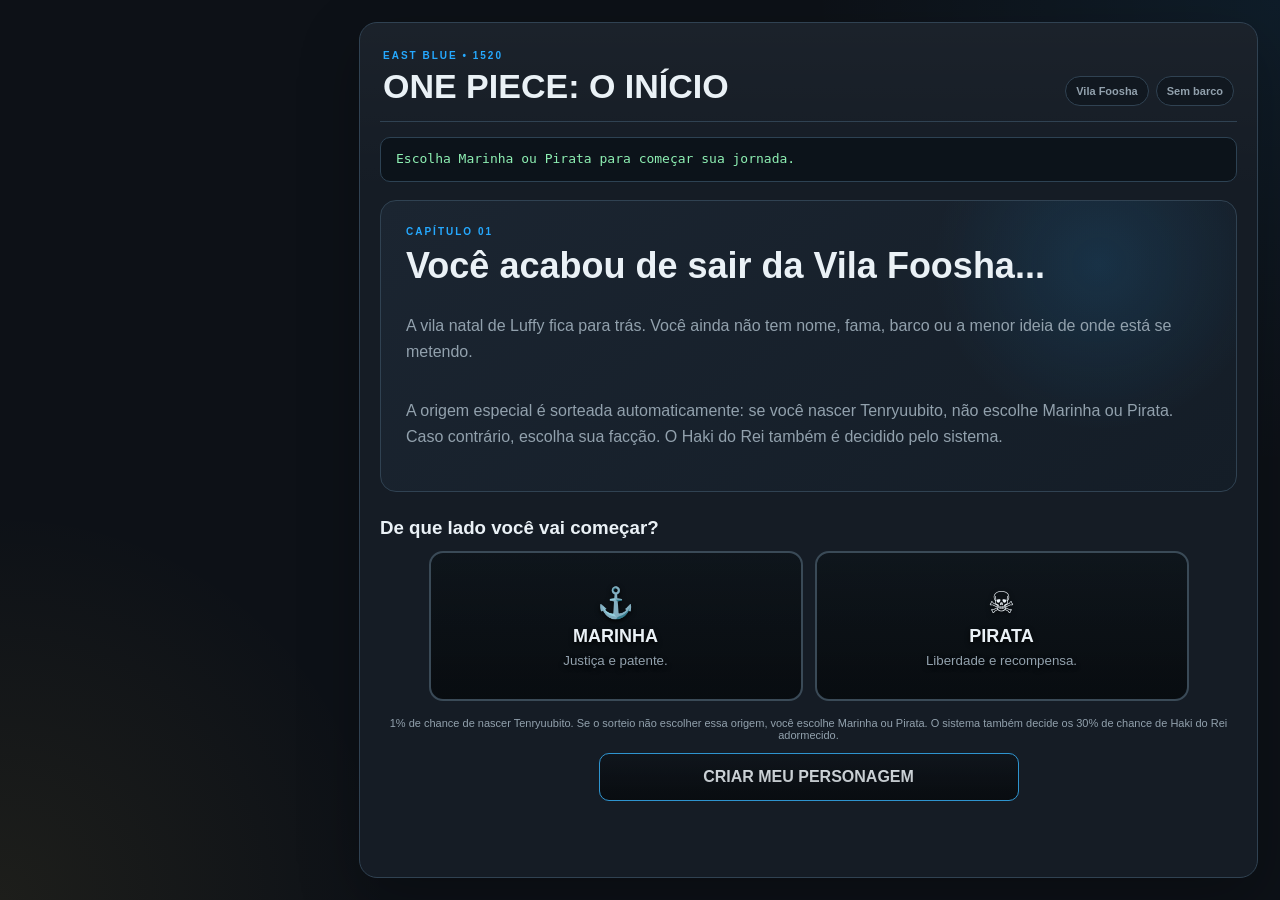
==== commit d3cb319e: "Add files via upload" ====
--- a/op_rpg_v11.html
+++ b/op_rpg_v11.html
@@ -3,23 +3,21 @@
 <head>
     <meta charset="UTF-8">
     <meta name="viewport" content="width=device-width, initial-scale=1.0">
-    <title>One Piece RPG V11</title>
+    <title>One Piece RPG V11.6</title>
     <!--
       MAPA RÁPIDO DO HTML: #left-panel é o cartaz/ficha do jogador; #right-panel contém as telas.
       As telas principais são #tela-ilha, #tela-aliados, #tela-estilos e #tela-combate.
       IMAGENS DOS BOTÕES: troque o URL dentro de data-img="..." no botão desejado.
-      Imagens do mapa das ilhas: edite IMAGENS_ILHAS no começo de tesouro_V11.js.
-      Retratos de estilos, bosses e aliados também são definidos em tesouro_V11.js. Para trocar TODAS as frutas, procure IMAGENS_FRUTAS no mesmo JS.
+      Retratos de estilos, bosses e aliados são definidos em tesouro_V11.js. Para trocar TODAS as frutas, procure a seção IMAGENS_FRUTAS no mesmo JS e preencha os caminhos ali.
     -->
     <!-- PERSONALIZAR IMAGENS:
          • Imagens dos botões: troque o URL de data-img="..." no botão.
          • Cartões com <img src="..."> (ex.: barcos): troque o src também.
-         • Fotos de bosses, estilos, formas, frutas e aliados: procure os mapas
+         • Fotos de bosses, estilos, formas, frutas, aliados e miniaturas das ilhas: procure os mapas
            IMAGENS_BOSSES, IMAGENS_ESTILOS, IMAGENS_FORMAS_ESTILO,
-           IMAGENS_FRUTAS e IMAGENS_ALIADOS em tesouro_V11.js.
-         • Foto do personagem: imagensPorPerfil em tesouro_V11.js.
-         • Imagens das ilhas do mapa: IMAGENS_ILHAS no começo de tesouro_V11.js.
-         • Cole uma URL direta ou um caminho relativo, como imagens/ilhas/foosha.png.
+           IMAGENS_FRUTAS, IMAGENS_ALIADOS e IMAGENS_ILHAS em tesouro_V11.js.
+         • Foto do personagem: IMAGENS_PERSONAGEM no começo de tesouro_V11.js (Gigante fica fora dessa lista).
+         • Cole uma URL direta ou um caminho relativo, como imagens/bosses/morgan.png.
     -->
     <link rel="stylesheet" href="kingofpirates_V11.css">
 </head>
@@ -86,25 +84,31 @@
                         A vila natal de Luffy fica para trás. Você ainda não tem nome, fama,
                         barco ou a menor ideia de onde está se metendo.
                     </p>
-                    <p class="muted">Escolha apenas a facção. O Haki do Rei é decidido pelo sistema.</p>
-                </div>
-
-                <h3 class="section-title">De que lado você vai começar?</h3>
-                <div class="faccao-grid">
-                    <button class="faccao-btn" id="btn-marinha" data-img="https://thumb.wikimedia.org/wikipedia/commons/thumb/a/aa/One_Piece_Marines_flag.svg/1280px-One_Piece_Marines_flag.svg.png?utm_source=commons.wikimedia.org&utm_campaign=index&utm_content=thumbnail" onclick="escolherFaccao('Marinha')">
-                        <span class="choice-icon">⚓</span>
-                        <b>MARINHA</b>
-                        <small>Justiça e patente.</small>
-                    </button>
-                    <button class="faccao-btn" id="btn-pirata" data-img="https://p.kindpng.com/picc/s/483-4832333_jolly-roger-png-photos-one-piece-logo-transparent.png" onclick="escolherFaccao('Pirata')">
-                        <span class="choice-icon">☠</span>
-                        <b>PIRATA</b>
-                        <small>Liberdade e recompensa.</small>
-                    </button>
-                </div>
-
+                    <p class="muted">A origem especial é sorteada automaticamente: se você nascer Tenryuubito, não escolhe Marinha ou Pirata. Caso contrário, escolha sua facção. O Haki do Rei também é decidido pelo sistema.</p>
+                </div>
+
+                <div id="bloco-escolha-faccao">
+                    <h3 class="section-title">De que lado você vai começar?</h3>
+                    <div class="faccao-grid">
+                        <button class="faccao-btn" id="btn-marinha" data-img="https://thumb.wikimedia.org/wikipedia/commons/thumb/a/aa/One_Piece_Marines_flag.svg/1280px-One_Piece_Marines_flag.svg.png?utm_source=commons.wikimedia.org&utm_campaign=index&utm_content=thumbnail" onclick="escolherFaccao('Marinha')">
+                            <span class="choice-icon">⚓</span>
+                            <b>MARINHA</b>
+                            <small>Justiça e patente.</small>
+                        </button>
+                        <button class="faccao-btn" id="btn-pirata" data-img="https://p.kindpng.com/picc/s/483-4832333_jolly-roger-png-photos-one-piece-logo-transparent.png" onclick="escolherFaccao('Pirata')">
+                            <span class="choice-icon">☠</span>
+                            <b>PIRATA</b>
+                            <small>Liberdade e recompensa.</small>
+                        </button>
+                    </div>
+                    <p class="small-note">1% de chance de nascer Tenryuubito. Se o sorteio não escolher essa origem, você escolhe Marinha ou Pirata. O sistema também decide os 30% de chance de Haki do Rei adormecido.</p>
+                </div>
+                <div id="bloco-tenryuubito-sorteado" class="story-card" style="display:none; margin-bottom:16px;">
+                    <span class="chapter">ORIGEM CELESTIAL</span>
+                    <h3>Tenryuubito</h3>
+                    <p>O Governo Mundial determinou sua origem. Você não escolhe Marinha nem Pirata. A criação seguirá diretamente como Tenryuubito.</p>
+                </div>
                 <button class="btn-acao btn-primary large-action" data-img="https://media.tenor.com/4OYd5OlYR9wAAAAM/gamba-xqc.gif" onclick="criarPersonagem()">CRIAR MEU PERSONAGEM</button>
-                <p class="small-note">30% de chance do sistema decidir que você possui Haki do Rei adormecido. Você não escolhe isso.</p>
             </section>
 
             <!-- TELA 1: FOOSHA / BARCO -->
@@ -339,6 +343,12 @@
                     </div>
                 </div>
 
+                <div id="painel-almirante-tenryuubito" class="tenryuubito-ally-status" hidden>
+                    <div class="tenryuubito-ally-kicker">☼ PROTEÇÃO DO GOVERNO MUNDIAL</div>
+                    <strong id="status-almirante-tenryuubito">Nenhum Almirante convocado</strong>
+                    <small>O Almirante enfrenta o inimigo no seu lugar. Você acompanha o duelo protegido, sem atacar.</small>
+                </div>
+
                 <div class="combat-haki"> 
                     <button id="btn-buff-arm" class="btn-haki-toggle" data-img="https://static.wikia.nocookie.net/infinitas-guerras/images/f/f1/Haki.gif/revision/latest/scale-to-width-down/285?cb=20161105193623&path-prefix=pt-br" onclick="toggleHakiArmamento()">
                         <span>✊ ARMAMENTO</span>
@@ -352,7 +362,7 @@
                         <span>👑 HAKI DO REI</span>
                         <small>DESLIGADO • Pressão do conquistador</small>
                     </button>
-                    <button id="btn-revestir-rei" class="btn-haki-toggle" data-img="https://www.reddit.com/media?url=https%3A%2F%2Fi.redd.it%2F6oi9ev1qxvh91.gif" onclick="toggleRevestimentoRei()" hidden>
+                    <button id="btn-revestir-rei" class="btn-haki-toggle" data-img="imagens\\6oi9ev1qxvh91.gif" onclick="toggleRevestimentoRei()" hidden>
                         <span>👑⚡ REVESTIR GOLPES</span>
                         <small>Disponível somente contra Kaido</small>
                     </button>
@@ -409,5 +419,6 @@
     </div>
 
     <script src="tesouro_V11.js"></script>
+<!-- Yuami Yamkio: configure golpes no início de tesouro_V11.js, nas listas de frutas e imagens. -->
 </body>
 </html>
--- a/kingofpirates_V11.css
+++ b/kingofpirates_V11.css
@@ -1819,3 +1819,45 @@
 .v11-hitkill-toggle span { color: #ead8ff; }
 .v11-hitkill-toggle small { color: #c9b2e8; }
 .v11-hitkill-toggle:active { transform: translateY(2px); box-shadow: 0 3px 0 #08050c; }
+
+
+/* Tenryuubito: status persistente do Almirante companheiro */
+.tenryuubito-ally-status {
+    margin: 12px 0;
+    padding: 12px 14px;
+    border: 1px solid rgba(242, 201, 76, .72);
+    border-radius: 10px;
+    background: linear-gradient(110deg, rgba(90, 68, 20, .30), rgba(13, 19, 24, .96));
+    color: #f4e2a1;
+    display: flex;
+    flex-direction: column;
+    gap: 5px;
+}
+.tenryuubito-ally-status[hidden] { display: none !important; }
+.tenryuubito-ally-kicker {
+    font-size: 10px;
+    font-weight: 800;
+    letter-spacing: 1.2px;
+    color: #f2c94c;
+}
+.tenryuubito-ally-status strong { font-size: 14px; }
+.tenryuubito-ally-status small { color: #d4d9df; line-height: 1.4; }
+
+
+/* V11.6: painel de duelo solo do Almirante pelo Tenryuubito */
+#painel-almirante-tenryuubito { border-color: #c7a34b; background: linear-gradient(135deg, rgba(83, 61, 15, .82), rgba(17, 25, 34, .96)); }
+#painel-almirante-tenryuubito strong { display: block; margin-top: 5px; }
+#btn-sair-batalha:disabled { opacity: .72; cursor: not-allowed; }
+
+
+/* Atributo hidden prevalece sobre layouts grid/flex de qualquer componente. */
+[hidden] { display: none !important; }
+
+
+/* V11.8: a imagem da facção pirata tem fallback local, caso o servidor externo falhe. */
+#btn-pirata.has-button-image {
+    background-image: linear-gradient(rgba(8, 12, 16, .34), rgba(8, 12, 16, .72)), var(--button-img), url("imagens/bandeira-pirata.svg");
+    background-size: cover, cover, cover;
+    background-position: center, center, center;
+    background-repeat: no-repeat;
+}
